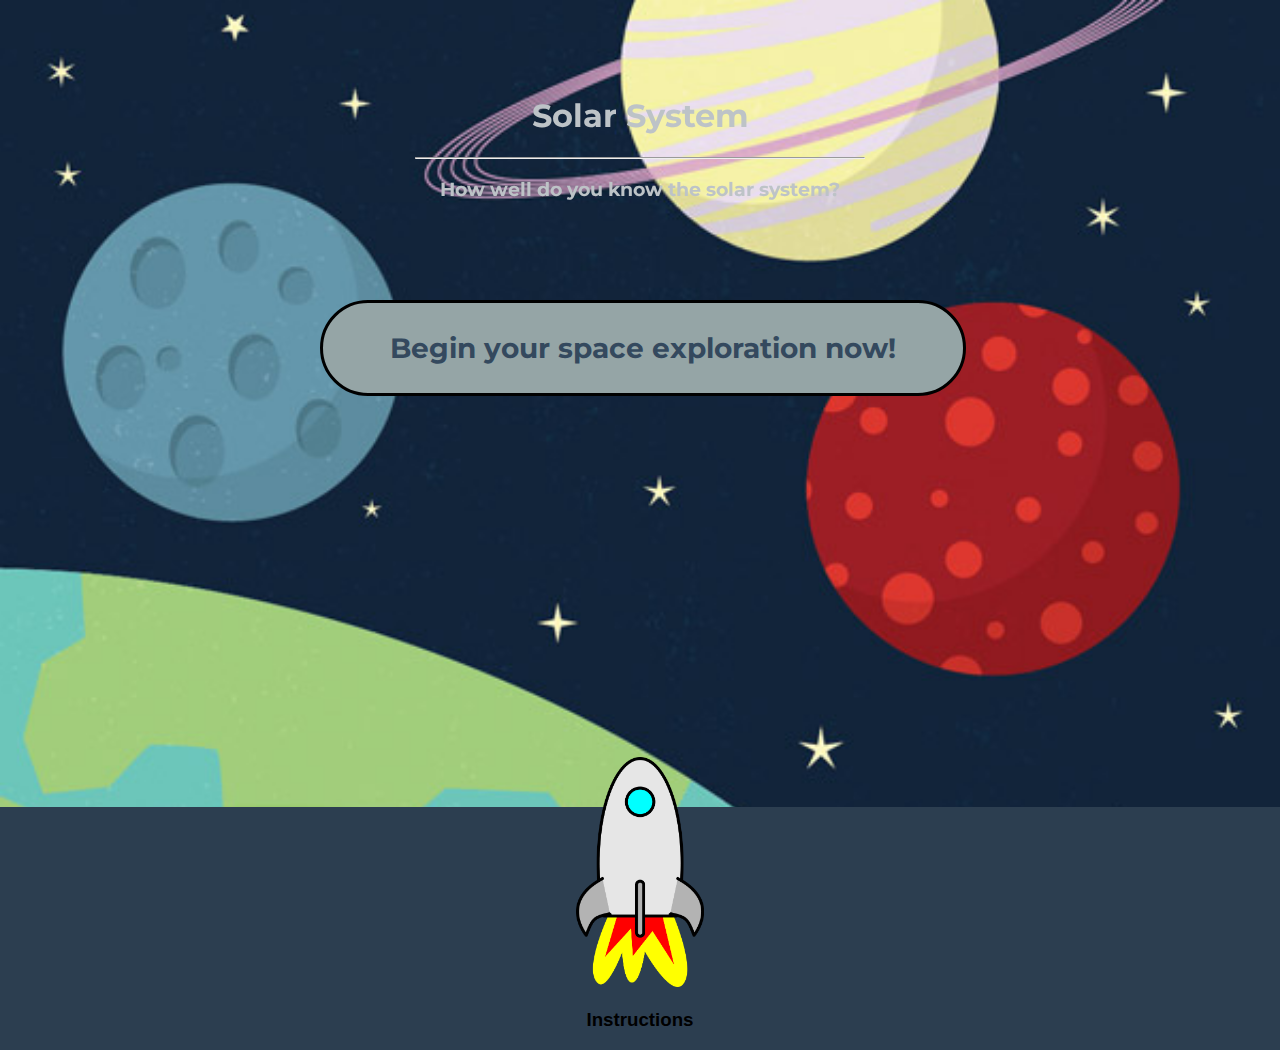
==== index.html @ f6a28f5d "Updated version of index.html and my.css" ====
<!DOCTYPE html>
<html>
  <head>
    <title> Solar Syastem </title>
    <link rel="stylesheet" type="text/css" href="my.css">
    <link rel="stylesheet" type="text/css" href="normalize.css">
  </head>
  <body>
    <div id="heading">
      <h1> Solar System </h1>
      <hr>
      <h3> How well do you know the solar system? </h3>
    </div>
    <div id=begin>
      <h3> <a href="solar.html"> Begin your space exploration now! </a> </h3>
    </div>
    <div id=instructions> 
      <img src="images/rocketship.png">
      <h3> Instructions </h3>
    </div>
  

  </body>
</html>
---- my.css ----
@import url(http://fonts.googleapis.com/css?family=Montserrat);

body { 
  background-image: url("images/space.jpg");
  background-repeat: no-repeat;
  background-size: cover;
  background-attachment: fixed;
  background-position: center;
  
}

#heading {
  font-family: "Montserrat";
  color: #bdc3c7;
  text-align: center;
  position: fixed;
  top: 75px;
  width: 100%;
}

#heading hr {
  width: 35%;
}

#instructions {
  background-color: #2c3e50;
  height: auto;
  width: 100%;
  position: absolute;
  bottom: -150px;
  text-align: center;
}

#instructions img {
  width: 10%;
  margin-top: -50px;
}

#begin a{
  text-decoration: none;
  color: #34495e;
  font-family: "Montserrat";
  width: 100%;
}

#begin {
  text-align: center;
  top: 300px;
  font-size: 150%;
  width: 50%;
  position: fixed;
  left: 50%;
  margin: 0 0 0 -25%;
  border-style: solid;
  border-width: small;
  background-color: #95a5a6;
  border-radius: 50px;
  
  
}



#begin a:hover {
  color: #2980b9;
}
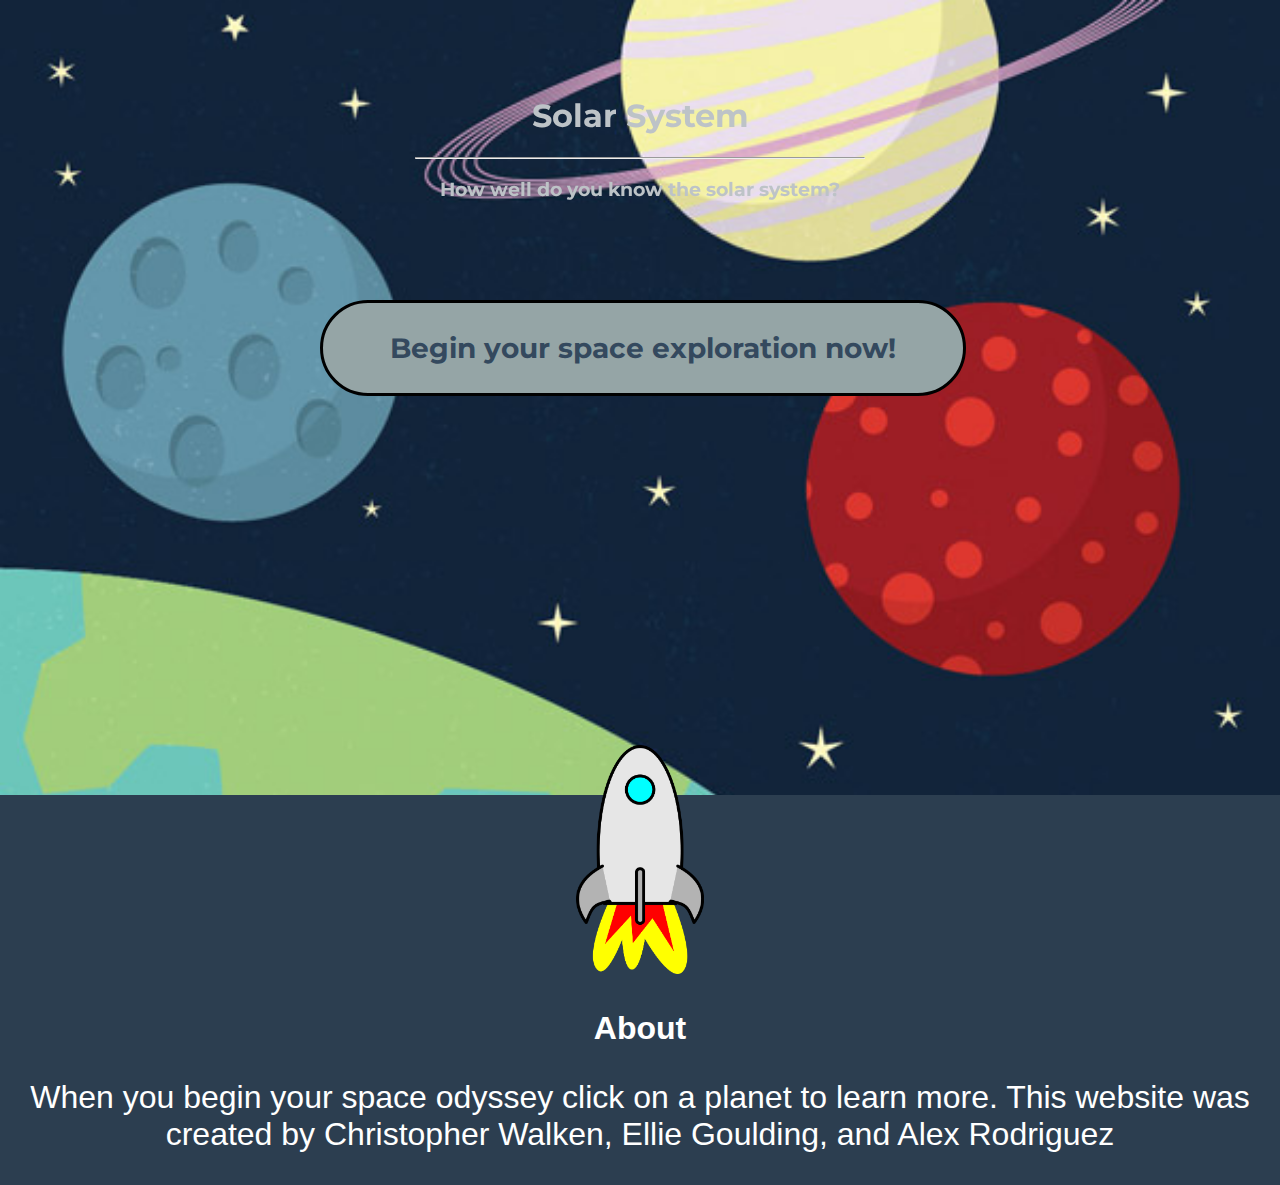
==== commit 491629df: "hi" ====
--- a/index.html
+++ b/index.html
@@ -16,7 +16,9 @@
     </div>
     <div id=instructions> 
       <img src="images/rocketship.png">
-      <h3> Instructions </h3>
+      <h3> About </h3>
+      <p> When you begin your space odyssey click on a planet to learn more.
+        This website was created by Christopher Walken,  Ellie Goulding, and Alex Rodriguez </p>
     </div>
   
 
--- a/my.css
+++ b/my.css
@@ -1,7 +1,7 @@
 @import url(http://fonts.googleapis.com/css?family=Montserrat);
 
 body { 
-  background-image: url("images/space.jpg");
+  background-image: url("images/29.jpg");
   background-repeat: no-repeat;
   background-size: cover;
   background-attachment: fixed;
@@ -27,7 +27,7 @@
   height: auto;
   width: 100%;
   position: absolute;
-  bottom: -150px;
+  bottom: -285px;
   text-align: center;
 }
 
@@ -65,5 +65,16 @@
   color: #2980b9;
 }
 
+#instructions p {
+  font-family: "helvetica";
+  color: white;
+  font-size: 200%;
+}
+
+#instructions h3 {
+  font-family: "helvetica";
+  color: white;
+  font-size: 200%;
+}
 
 
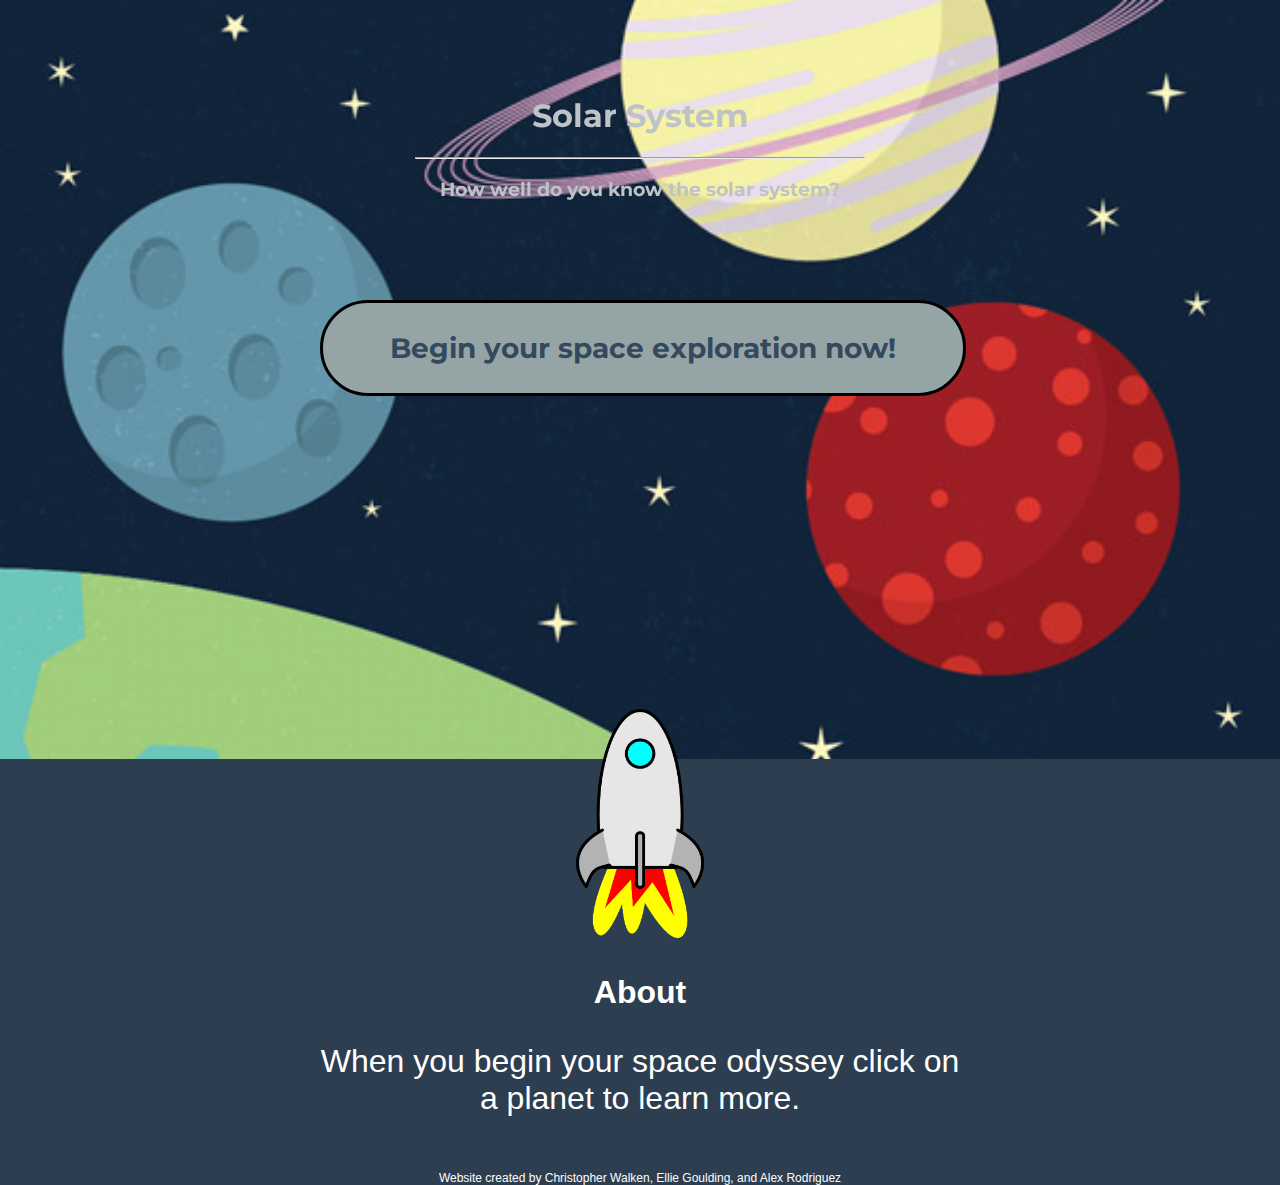
==== commit 7dcdd488: "updated version" ====
--- a/index.html
+++ b/index.html
@@ -17,8 +17,11 @@
     <div id=instructions> 
       <img src="images/rocketship.png">
       <h3> About </h3>
-      <p> When you begin your space odyssey click on a planet to learn more.
-        This website was created by Christopher Walken,  Ellie Goulding, and Alex Rodriguez </p>
+      <p> When you begin your space odyssey click on a planet to learn more.</p>
+      <br>
+      <br> 
+      <br>
+      <p id="footer"> Website created by Christopher Walken, Ellie Goulding, and Alex Rodriguez </p>
     </div>
   
 
--- a/my.css
+++ b/my.css
@@ -69,6 +69,9 @@
   font-family: "helvetica";
   color: white;
   font-size: 200%;
+  width: 50%;
+  text-align: center;
+  margin: 0 auto;
 }
 
 #instructions h3 {
@@ -77,4 +80,9 @@
   font-size: 200%;
 }
 
+#instructions #footer {
+  width: 100%;
+  font-size: 75%;
+}
 
+
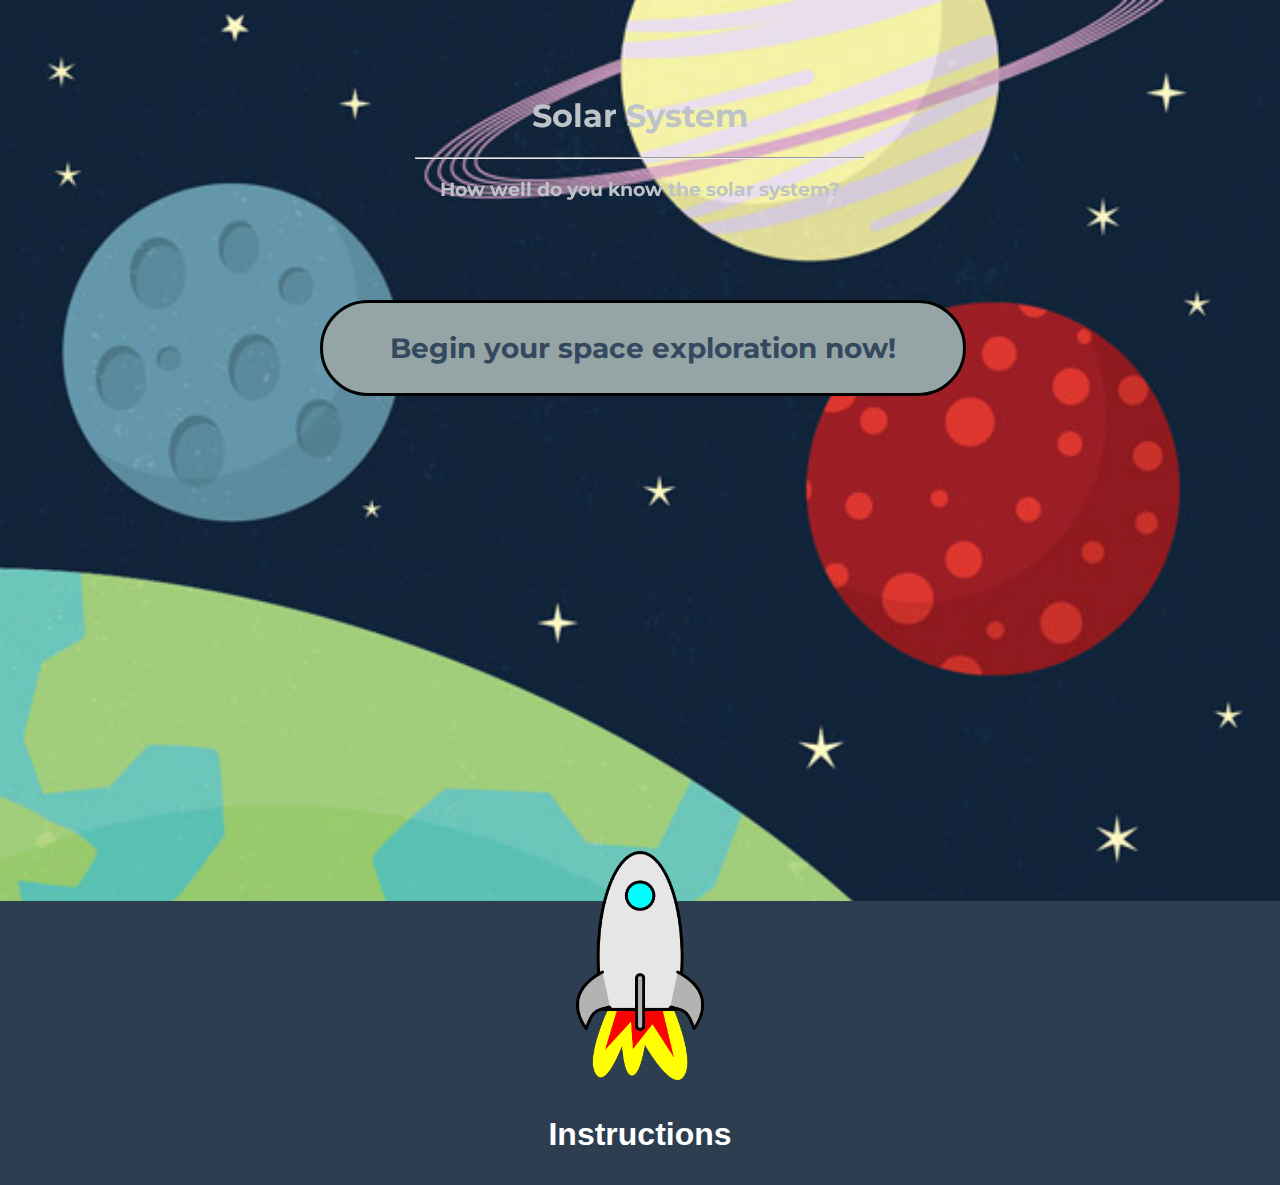
==== commit 093c0ed4: "Almost Done" ====
--- a/index.html
+++ b/index.html
@@ -12,16 +12,11 @@
       <h3> How well do you know the solar system? </h3>
     </div>
     <div id=begin>
-      <h3> <a href="solar.html"> Begin your space exploration now! </a> </h3>
+      <h3> <a href="animate/index.html"> Begin your space exploration now! </a> </h3>
     </div>
     <div id=instructions> 
       <img src="images/rocketship.png">
-      <h3> About </h3>
-      <p> When you begin your space odyssey click on a planet to learn more.</p>
-      <br>
-      <br> 
-      <br>
-      <p id="footer"> Website created by Christopher Walken, Ellie Goulding, and Alex Rodriguez </p>
+      <h3> Instructions </h3>
     </div>
   
 
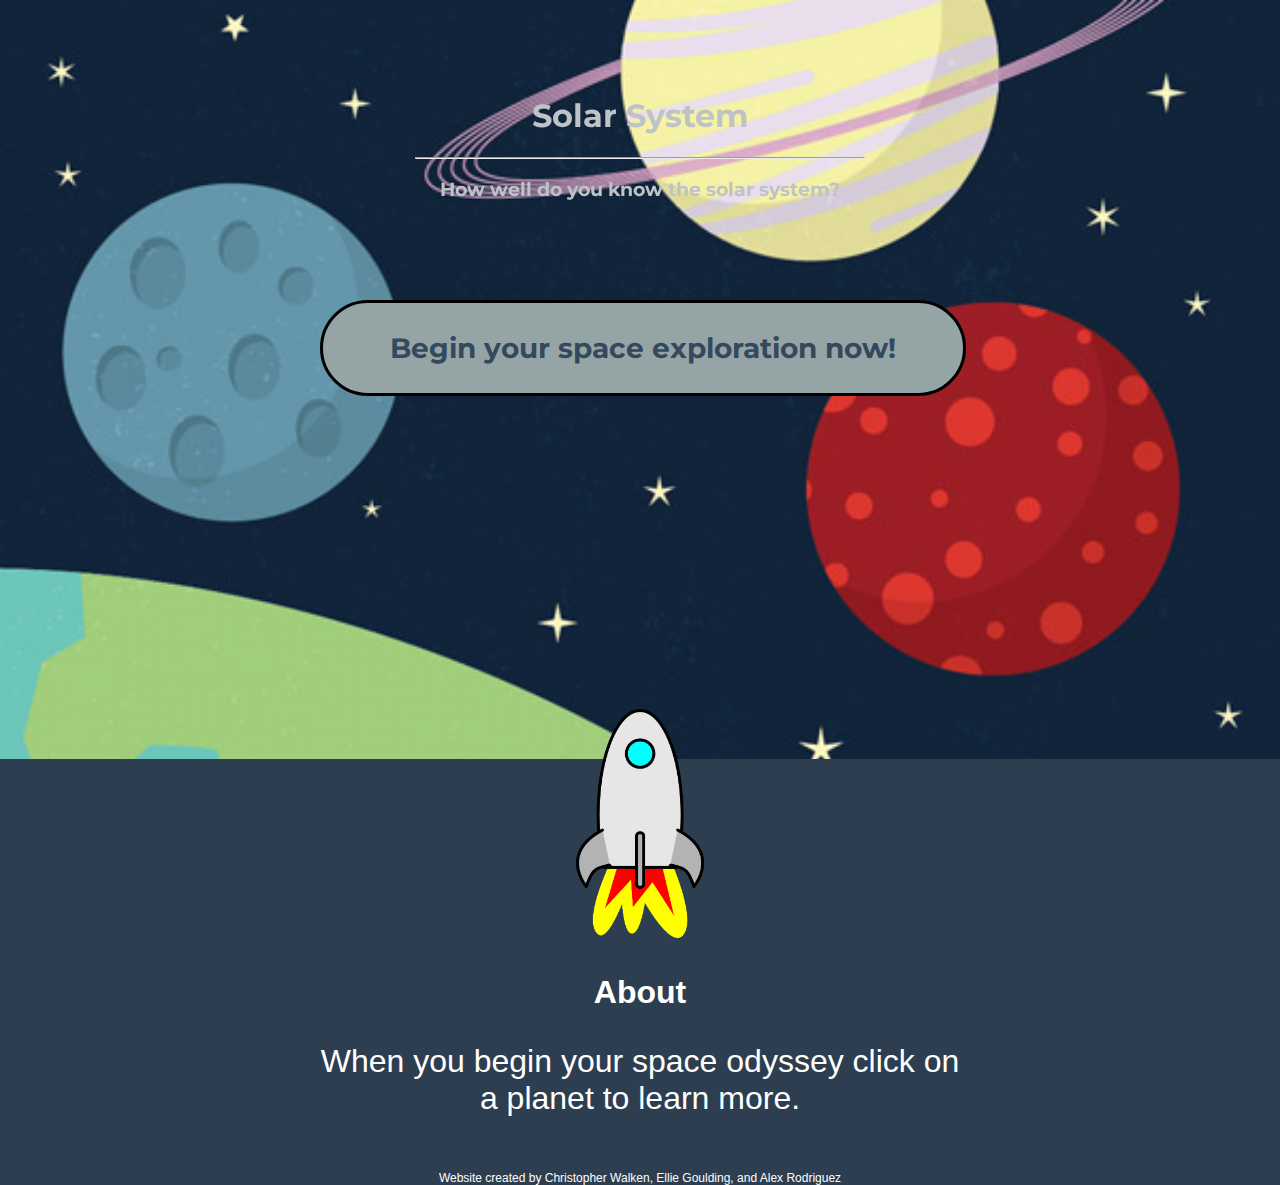
==== commit 5d73d53b: "Merge branch 'master' of https://github.com/1MrSelect/Solar-System" ====
--- a/index.html
+++ b/index.html
@@ -12,11 +12,16 @@
       <h3> How well do you know the solar system? </h3>
     </div>
     <div id=begin>
-      <h3> <a href="animate/index.html"> Begin your space exploration now! </a> </h3>
+      <h3> <a href="solar.html"> Begin your space exploration now! </a> </h3>
     </div>
     <div id=instructions> 
       <img src="images/rocketship.png">
-      <h3> Instructions </h3>
+      <h3> About </h3>
+      <p> When you begin your space odyssey click on a planet to learn more.</p>
+      <br>
+      <br> 
+      <br>
+      <p id="footer"> Website created by Christopher Walken, Ellie Goulding, and Alex Rodriguez </p>
     </div>
   
 
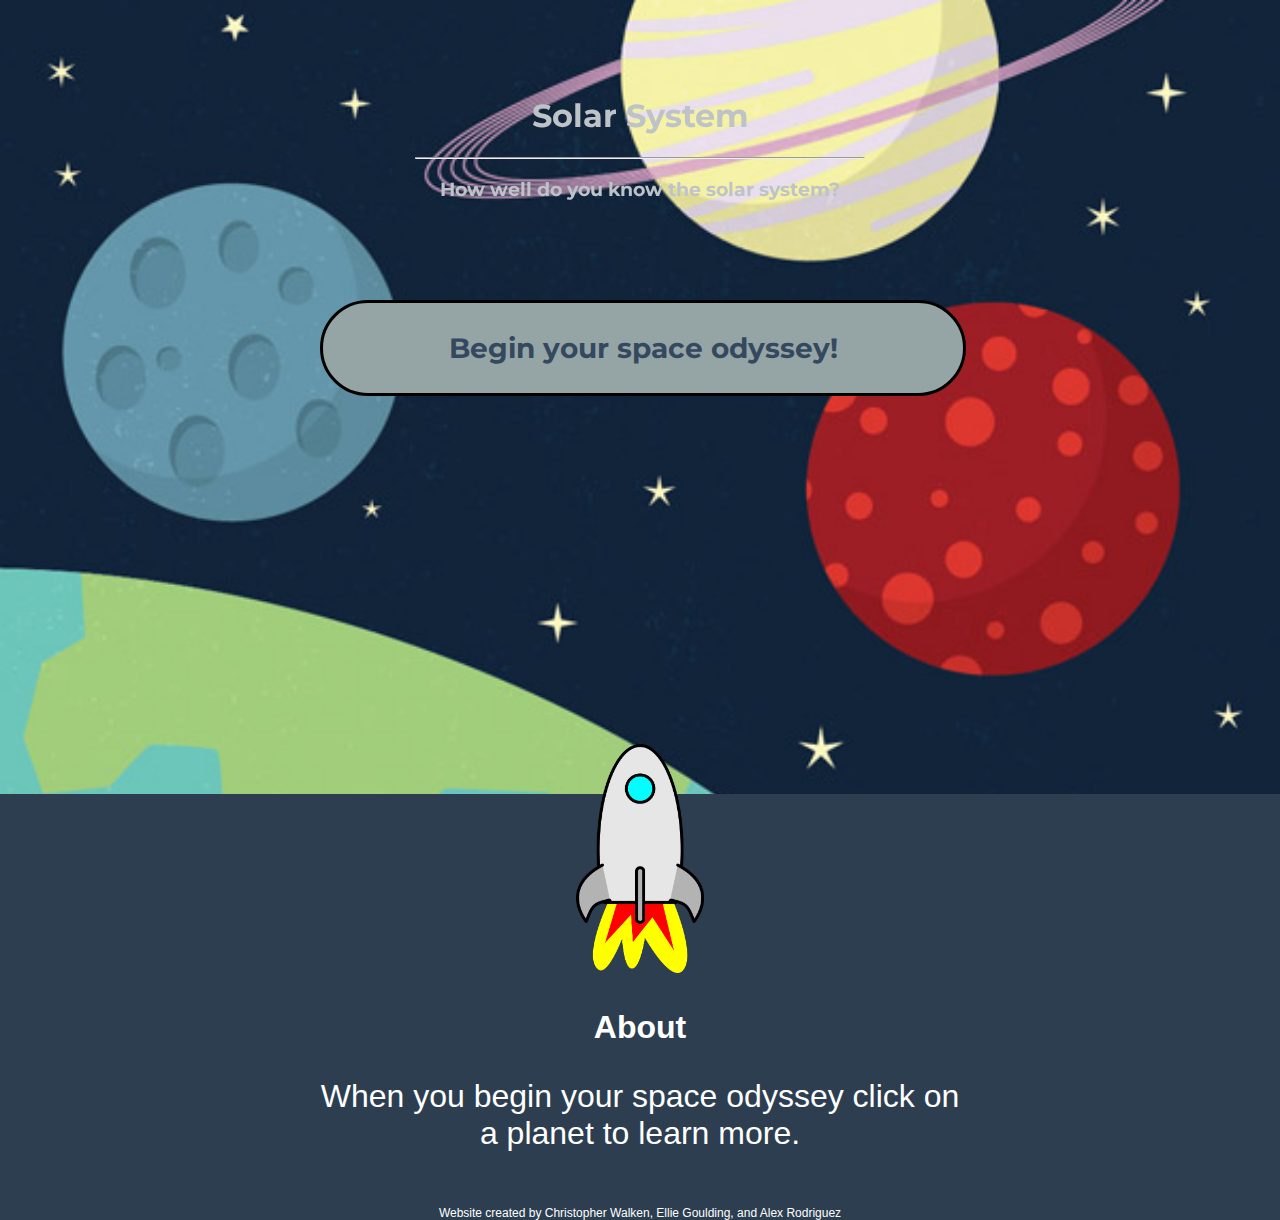
==== commit fa1846b4: "updated version" ====
--- a/index.html
+++ b/index.html
@@ -12,7 +12,7 @@
       <h3> How well do you know the solar system? </h3>
     </div>
     <div id=begin>
-      <h3> <a href="solar.html"> Begin your space exploration now! </a> </h3>
+      <h3> <a href="solar.html"> Begin your space odyssey! </a> </h3>
     </div>
     <div id=instructions> 
       <img src="images/rocketship.png">
--- a/my.css
+++ b/my.css
@@ -27,7 +27,7 @@
   height: auto;
   width: 100%;
   position: absolute;
-  bottom: -285px;
+  bottom: -320px;
   text-align: center;
 }
 
